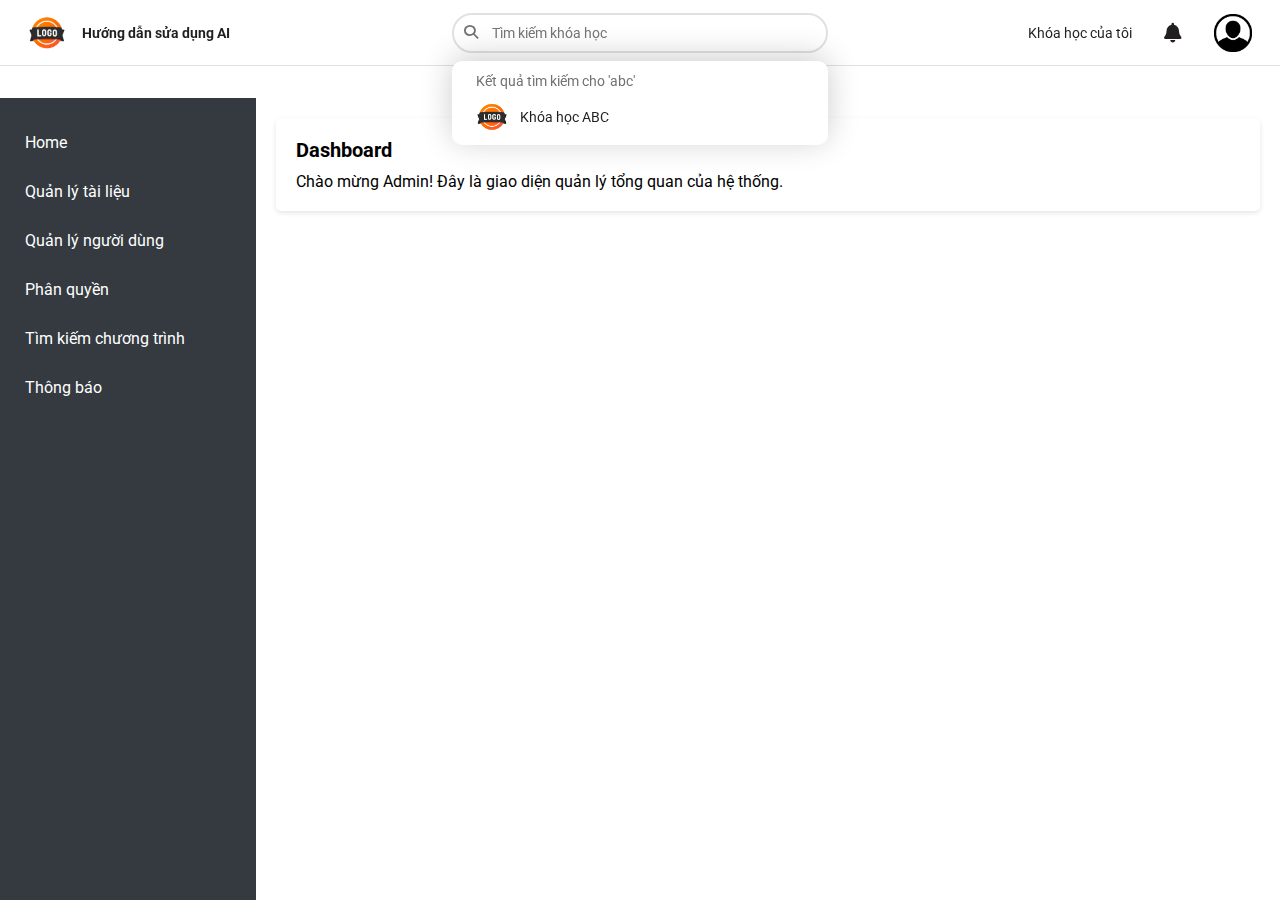
==== src/index.html @ 73615981 "fist" ====
<!DOCTYPE html>
<html lang="en">
<head>
    <meta charset="UTF-8">
    <meta name="viewport" content="width=device-width, initial-scale=1.0">
    <title>Learning Management System</title>

    <!-- link font -->
    <link rel="preconnect" href="https://fonts.googleapis.com">
    <link rel="preconnect" href="https://fonts.gstatic.com" crossorigin>
    <link href="https://fonts.googleapis.com/css2?family=Roboto:ital,wght@0,100;0,300;0,400;0,500;0,700;0,900;1,100;1,300;1,400;1,500;1,700;1,900&display=swap" rel="stylesheet">

    <link rel="stylesheet" href="https://cdnjs.cloudflare.com/ajax/libs/font-awesome/6.5.1/css/all.min.css">
    <link rel="stylesheet" href="./assets/css/base.css">
    <link rel="stylesheet" href="./assets/css/style.css">
</head>
<body>
    <header>
        <div class="header__left">
            <img src="./assets/img/logo.png" alt="logo">
            <h1>Hướng dẫn sửa dụng AI</h1>
        </div>
        <div class="header__center">
            <div class="header__search">
                <i class="fa-solid fa-magnifying-glass"></i>
                <input type="text" name="" id="" placeholder="Tìm kiếm khóa học" aria-expanded="false">
                <div class="header__searchResults">
                    <p>Kết quả tìm kiếm cho 'abc'</p>
                    <a href="#" class="header__searchResults--item">
                        <img src="./assets/img/logo.png" alt="">
                        <p>Khóa học ABC</p>
                    </a>
                </div>
            </div>
        </div>
        <div class="header__right">
            <div class="header__btnMyCourse">
                <button class="cursor-pointer">Khóa học của tôi</button>
            </div>
            <div class="header__noti"><i class="fa-solid fa-bell cursor-pointer"></i></div>
            <div class="header__avt"><img class="cursor-pointer" src="./assets/img/avt.png" alt=""></div>
        </div>
    </header>

    <div class="container">
        <!-- sidebar -->
        <div class="sidebar">
            <a href="#">Home</a>
            <a href="#">Quản lý tài liệu</a>
            <a href="#">Quản lý người dùng</a>
            <a href="#">Phân quyền</a>
            <a href="#">Tìm kiếm chương trình</a>
            <a href="#">Thông báo</a>
        </div>

        <!-- main content -->
        <div class="content">
            <!-- User -->
            <!-- <div class="content__user">
                <div class="content__user--avt">
                    <img src="./assets/img/avt.png" alt="User Avatar">
                </div>
                <p class="content__user--info">Nguyễn Văn A</p>
            </div> -->
            <!-- Dashboard Section -->
            <div class="card">
                <h3>Dashboard</h3>
                <p>Chào mừng Admin! Đây là giao diện quản lý tổng quan của hệ thống.</p>
            </div>
        </div>
    </div>
</body>
</html>
---- src/assets/css/base.css ----
:root {
    --header-height: 66px;
    
    --header-color: rgba(255, 255, 255, 0.5);
    --color-bold: #221F20;
    --color-medium: #727272;
    --color-pale: #e1e1e1;
    --color-white: #fff;
}

* {
    padding: 0;
    margin: 0;
    font-family: "Roboto", sans-serif;
    box-sizing: border-box;
    font-size: 62.5%;
}

body {
    user-select: none;
}

.grid {
    width: 1380px;
    /* max-width: 100%; */
    margin: auto;
}

.cursor-pointer {
    cursor: pointer;
}
---- src/assets/css/style.css ----
/* --------------<< HEADER >>------------ */
header {
    width: 100%;
    height: var(--header-height);
    padding: 0 28px;
    color: var(--color-bold);
    border-bottom: 1px solid var(--color-pale);
    position: fixed;
    top: 0;
    left: 0;

    display: flex;
    justify-content: space-between;
}

.header__left {
    display: flex;
    align-items: center;
    width: calc(100% / 3 - 32px);
}

.header__left img {
    width: 38px;
    height: 38px;
}

.header__left h1 {
    font-size: 1.4rem;
    display: inline-block;
    margin-left: 16px;
}

.header__center {
    display: flex;
    align-items: center;
    justify-content: center;
    position: relative;
    width: calc(100% / 3 - 32px);
}

.header__search {
    position: relative;
    width: 400px;
}

.header__search i {
    font-size: 1.4rem;
    color: var(--color-medium);
    padding: 12px 12px 12px;
    position: absolute;
    line-height: 100%;
    left: 0;
    top: 0;
}

.header__search input {
    font-size: 1.4rem;
    width: 100%;
    padding: 10px 20px 10px 38px;
    border-radius: 20px;
    border: 2px solid var(--color-pale);
    outline-color: var(--color-bold);
}

.header__searchResults {
    width: 100%;
    background-color: var(--color-white);
    box-shadow: 0 -4px 32px #0003;
    padding: 12px 24px;
    border-radius: 10px;
    position: absolute;
    top: calc(100% + 8px);
}

.header__searchResults p {
    color: var(--color-medium);
    font-size: 1.4rem;
    word-wrap: break-word;
    width: 100%;
}

.header__searchResults--item {
    margin-top: 12px;
    display: flex;
    justify-content: flex-start;
    align-items: center;
    text-decoration: none;
}

.header__searchResults--item img {
    width: 32px;
    height: 32px;
    border-radius: 50%;
}

.header__searchResults--item p {
    padding-left: 12px;
    width: calc(100% - 32px);
    color: var(--color-bold);
}

.header__right {
    width: calc(100% / 3 - 32px);
    display: flex;
    align-items: center;
    justify-content: flex-end;
}

.header__btnMyCourse {
    padding-right: 32px;
}

.header__btnMyCourse button {
    background-color: var(--color-white);
    color: var(--color-bold);
    font-size: 1.4rem;
    border: none;
}

.header__noti {
    padding-right: 32px;
}

.header__noti i {
    font-size: 2rem;
}

.header__avt {
    width: 38px;
    height: 38px;
}

.header__avt img {
    width: 100%;
    height: 100%;
}

/* --------------<< CONTAINER >>--------------- */
.container {
    margin-top: 98.2px;
}

/* --------------<< NAVIGATION >>------------ */
.sidebar {
    width: 20%;
    background-color: #343a40;
    color: white;
    height: 100vh;
    padding: 15px;
    position: fixed;
}

.sidebar a {
    font-size: 1.6rem;
    color: white;
    text-decoration: none;
    display: block;
    margin: 10px 0;
    padding: 10px;
    border-radius: 5px;
}

.sidebar a:hover {
    background-color: #495057;
}

/* ---------------<< CONTENT >>---------------- */
.content {
    flex: 1;
    padding: 20px;
    margin-left: 20%;
}

.content__user {
    background: white;
    border-radius: 5px;
    box-shadow: 0 2px 5px rgba(0, 0, 0, 0.1);
    padding: 20px;
    display: flex;
    align-items: center;
    position: fixed;
    right: 0;

}

.content__user--avt {
    width: 48px;
    height: 48px;
}

.content__user--avt img {
    width: 100%;
    height: 100%;
    object-fit: cover;
    border-radius: 50%;
}

.content__user--info {
    margin-left: 10px;
    font-size: 1.6rem;
}

.card {
    background: white;
    border-radius: 5px;
    box-shadow: 0 2px 5px rgba(0, 0, 0, 0.1);
    padding: 20px;
    margin-bottom: 20px;
}

.card h3 {
    font-size: 2rem;
    margin: 0 0 10px;
}

.card p {
    font-size: 1.6rem;
}
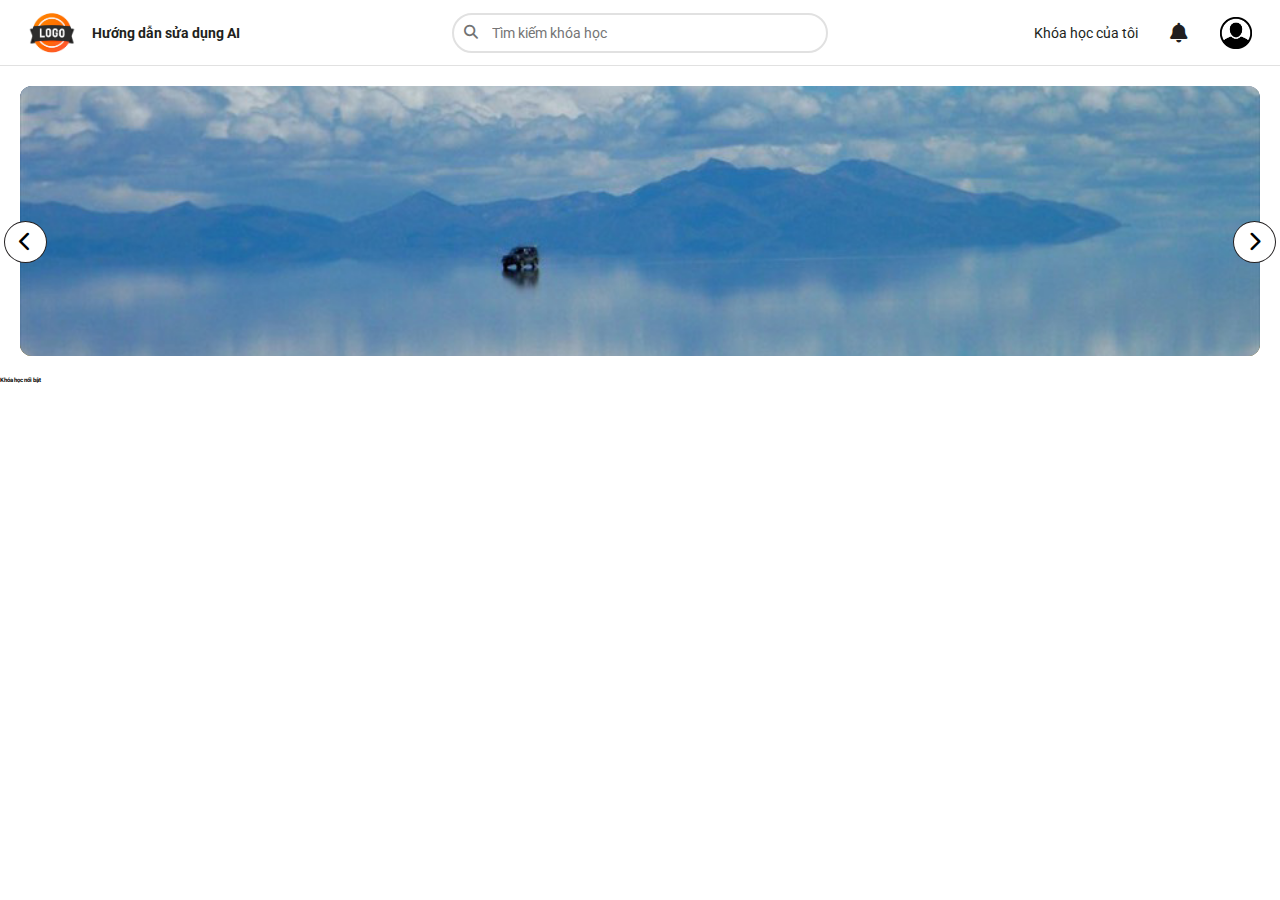
==== commit 51ea93d0: "update" ====
--- a/src/index.html
+++ b/src/index.html
@@ -23,8 +23,8 @@
         <div class="header__center">
             <div class="header__search">
                 <i class="fa-solid fa-magnifying-glass"></i>
-                <input type="text" name="" id="" placeholder="Tìm kiếm khóa học" aria-expanded="false">
-                <div class="header__searchResults">
+                <input type="text" name="" id="search" placeholder="Tìm kiếm khóa học" aria-expanded="false" autocomplete="off">
+                <div class="header__searchResults hidden">
                     <p>Kết quả tìm kiếm cho 'abc'</p>
                     <a href="#" class="header__searchResults--item">
                         <img src="./assets/img/logo.png" alt="">
@@ -34,40 +34,88 @@
             </div>
         </div>
         <div class="header__right">
-            <div class="header__btnMyCourse">
-                <button class="cursor-pointer">Khóa học của tôi</button>
+            <div class="header__course">
+                <button class="header__course--button cursor-pointer" aria-expanded="false">Khóa học của tôi</button>
+                <div class="header__course--list hidden">
+                    <div class="header__right--top">
+                        <h6>Khóa học của tôi</h6>
+                        <a href="#">Xem tất cả</a>
+                    </div>
+                    <div class="header__course--bottom">
+                        <a class="header__course--item cursor-pointer">
+                            <img src="./assets/img/yellow.jpg" alt="course">
+                            <p>Khóa học ABC</p>
+                        </a>
+                        <a class="header__course--item cursor-pointer">
+                            <img src="./assets/img/yellow.jpg" alt="course">
+                            <p>Khóa học ABC</p>
+                        </a>
+                        <a class="header__course--item cursor-pointer">
+                            <img src="./assets/img/yellow.jpg" alt="course">
+                            <p>Khóa học ABC</p>
+                        </a>
+                    </div>
+                </div>
             </div>
-            <div class="header__noti"><i class="fa-solid fa-bell cursor-pointer"></i></div>
-            <div class="header__avt"><img class="cursor-pointer" src="./assets/img/avt.png" alt=""></div>
+            <div class="header__noti">
+                <i class="fa-solid fa-bell cursor-pointer"></i>
+                <div class="header__noti--list hidden">
+                    <div class="header__right--top">
+                        <h6>Thông báo</h6>
+                        <a href="#">Xem tất cả</a>
+                    </div>
+                    <div class="header__noti--bottom">
+                        <a class="header__noti--item cursor-pointer">
+                            <img src="./assets/img/logo.png" alt="course">
+                            <p>Thông báo ABC</p>
+                        </a>
+                    </div>
+                </div>
+            </div>
+            <div class="header__user">
+                <img class="cursor-pointer" src="./assets/img/avt.png" alt="">
+                <div class="header__user--menu hidden">
+                    <div class="header__user--top">
+                        <img class="cursor-pointer" src="./assets/img/avt.png" alt="">
+                        <p>Nguyễn Văn A</p>
+                    </div>
+                    <hr>
+                    <div class="header__user--bottom">
+                        <a href="#">Tài khoản</a>
+                        <a href="#">Quản lý</a>
+                        <a href="#">Đăng xuất</a>
+                    </div>
+                </div>
+            </div>
         </div>
     </header>
 
+    <!-- CONTAINER -->
     <div class="container">
-        <!-- sidebar -->
-        <div class="sidebar">
-            <a href="#">Home</a>
-            <a href="#">Quản lý tài liệu</a>
-            <a href="#">Quản lý người dùng</a>
-            <a href="#">Phân quyền</a>
-            <a href="#">Tìm kiếm chương trình</a>
-            <a href="#">Thông báo</a>
+        <!-- SLIDER -->
+        <div class="slider">
+            <i class="fa-solid fa-chevron-left slider__arrow slider__arrowLeft"></i>
+            <i class="fa-solid fa-chevron-right slider__arrow slider__arrowRight"></i>
+            <div class="slider__list">
+                <a href="1">
+                    <img src="./assets/img/slider_1.jpg" alt="">
+                </a>
+                <a href="2">
+                    <img src="./assets/img/slider_2.jpg" alt="">
+                </a>
+                <a href="3">
+                    <img src="./assets/img/slider_3.jpg" alt="">
+                </a>
+            </div>
         </div>
 
-        <!-- main content -->
-        <div class="content">
-            <!-- User -->
-            <!-- <div class="content__user">
-                <div class="content__user--avt">
-                    <img src="./assets/img/avt.png" alt="User Avatar">
-                </div>
-                <p class="content__user--info">Nguyễn Văn A</p>
-            </div> -->
-            <!-- Dashboard Section -->
-            <div class="card">
-                <h3>Dashboard</h3>
-                <p>Chào mừng Admin! Đây là giao diện quản lý tổng quan của hệ thống.</p>
-            </div>
+        <!-- LIST COURSE -->
+        <div class="listCourse">
+            <h2>Khóa học nổi bật</h2>
+            <div class="course__item"></div>
         </div>
     </div>
+
+    <script src="./assets/js/index.js"></script>
 </body>
 </html>--- a/src/assets/css/base.css
+++ b/src/assets/css/base.css
@@ -1,11 +1,15 @@
 :root {
     --header-height: 66px;
+    --slider-height: 270px;
     
     --header-color: rgba(255, 255, 255, 0.5);
     --color-bold: #221F20;
     --color-medium: #727272;
     --color-pale: #e1e1e1;
     --color-white: #fff;
+    --color-link: #007BFF;
+
+    --font-size-base: 1.4rem;
 }
 
 * {
@@ -28,4 +32,24 @@
 
 .cursor-pointer {
     cursor: pointer;
+}
+
+.hidden {
+    top: calc(100%);
+    opacity: 0;
+    visibility: hidden;
+}
+
+.show {
+    top: calc(100% + 8px);
+    opacity: 1;
+    visibility:inherit;
+
+}
+
+hr {
+    background-color: var(--color-pale);
+    height: 1px;        
+    border: none;     
+    margin: 20px 0;
 }--- a/src/assets/css/style.css
+++ b/src/assets/css/style.css
@@ -11,6 +11,9 @@
 
     display: flex;
     justify-content: space-between;
+
+    z-index: 999;
+    background-color: var(--color-white);
 }
 
 .header__left {
@@ -20,12 +23,12 @@
 }
 
 .header__left img {
-    width: 38px;
-    height: 38px;
+    width: 48px;
+    height: 48px;
 }
 
 .header__left h1 {
-    font-size: 1.4rem;
+    font-size: var(--font-size-base);
     display: inline-block;
     margin-left: 16px;
 }
@@ -44,7 +47,7 @@
 }
 
 .header__search i {
-    font-size: 1.4rem;
+    font-size: var(--font-size-base);
     color: var(--color-medium);
     padding: 12px 12px 12px;
     position: absolute;
@@ -54,7 +57,7 @@
 }
 
 .header__search input {
-    font-size: 1.4rem;
+    font-size: var(--font-size-base);
     width: 100%;
     padding: 10px 20px 10px 38px;
     border-radius: 20px;
@@ -69,12 +72,12 @@
     padding: 12px 24px;
     border-radius: 10px;
     position: absolute;
-    top: calc(100% + 8px);
+    transition: all ease .3s;
 }
 
 .header__searchResults p {
     color: var(--color-medium);
-    font-size: 1.4rem;
+    font-size: var(--font-size-base);
     word-wrap: break-word;
     width: 100%;
 }
@@ -106,113 +109,226 @@
     justify-content: flex-end;
 }
 
-.header__btnMyCourse {
+.header__course {
     padding-right: 32px;
-}
-
-.header__btnMyCourse button {
+    position: relative;
+}
+
+.header__course--button {
     background-color: var(--color-white);
     color: var(--color-bold);
-    font-size: 1.4rem;
+    font-size: var(--font-size-base);
     border: none;
+}
+
+.header__course--list {
+    position: absolute;
+    width: 380px;
+    right: 0;
+    background-color: var(--color-white);
+    padding: 20px;
+    box-shadow: 0 2px 5px rgba(0, 0, 0, 0.1);
+    transition: all ease .3s;
+    border-radius: 12px;
+}
+
+.header__right--top {
+    display: flex;
+    justify-content: space-between;
+    align-items: center;
+    margin-bottom: 20px;
+}
+
+.header__right--top h6 {
+    font-size: var(--font-size-base);
+}
+
+.header__right--top a {
+    font-size: var(--font-size-base);
+    text-decoration: none;
+    color: var(--color-link);
+}
+
+.header__course--item {
+    display: flex;
+    justify-content: flex-start;
+    align-items: center;
+    padding: 8px 12px;
+    transition: all ease .3s;
+    border-radius: 12px;
+}
+
+.header__course--item:hover {
+    background-color: var(--color-pale);
+
+}
+
+.header__course--item img {
+    width: 120px;
+    min-height: 67px;
+    border-radius: 12px;
+}
+
+.header__course--item p {
+    font-size: var(--font-size-base);
+    word-wrap: break-word;
+    padding-left: 12px;
+    width: calc(100% - 120px);
 }
 
 .header__noti {
     padding-right: 32px;
+    position: relative;
 }
 
 .header__noti i {
     font-size: 2rem;
 }
 
-.header__avt {
-    width: 38px;
-    height: 38px;
-}
-
-.header__avt img {
+.header__noti--list {
+    position: absolute;
+    width: 380px;
+    right: 0;
+    background-color: var(--color-white);
+    padding: 20px;
+    box-shadow: 0 2px 5px rgba(0, 0, 0, 0.1);
+    transition: all ease .3s;
+    border-radius: 12px;
+}
+
+.header__noti--item {
+    display: flex;
+    justify-content: flex-start;
+    align-items: center;
+    padding: 8px 12px;
+    transition: all ease .3s;
+    border-radius: 12px;
+}
+
+.header__noti--item:hover {
+    background-color: var(--color-pale);
+
+}
+
+.header__noti--item img {
+    width: 32px;
+    height: 32px;
+    border-radius: 50%;
+}
+
+.header__noti--item p {
+    font-size: var(--font-size-base);
+    word-wrap: break-word;
+    padding-left: 12px;
+    width: calc(100% - 120px);
+}
+
+.header__user {
+    width: 32px;
+    height: 32px;
+    position: relative;
+}
+
+.header__user img {
     width: 100%;
     height: 100%;
 }
 
-/* --------------<< CONTAINER >>--------------- */
-.container {
-    margin-top: 98.2px;
-}
-
-/* --------------<< NAVIGATION >>------------ */
-.sidebar {
-    width: 20%;
-    background-color: #343a40;
-    color: white;
-    height: 100vh;
-    padding: 15px;
-    position: fixed;
-}
-
-.sidebar a {
-    font-size: 1.6rem;
-    color: white;
+.header__user--menu {
+    min-width: 240px;
+    position: absolute;
+    right: 0;
+    background-color: var(--color-white);
+    padding: 20px 24px;
+    box-shadow: 0 2px 5px rgba(0, 0, 0, 0.1);
+    transition: all ease .3s;
+    border-radius: 12px;
+}
+
+.header__user--top {
+    display: flex;
+    align-items: center;
+    justify-self: flex-start;
+}
+
+.header__user--top img {
+    width: 48px;
+    height: 48px;
+    border-radius: 50%;
+}
+
+.header__user--top p {
+    font-size: 1.4rem;
+    padding-left: 20px;
+}
+
+.header__user--bottom a {
+    font-size: 1.4rem;
     text-decoration: none;
     display: block;
-    margin: 10px 0;
-    padding: 10px;
-    border-radius: 5px;
-}
-
-.sidebar a:hover {
-    background-color: #495057;
-}
-
-/* ---------------<< CONTENT >>---------------- */
-.content {
-    flex: 1;
+    color: var(--color-medium);
+    margin-bottom: 12px;
+}
+
+.header__user--bottom a:hover {
+    color: var(--color-bold);
+}
+
+/* -------------------------<< container >>------------------------------ */
+.container {
+    margin-top: calc(66px + 20px);
+    width: 100%;
+    /* box-sizing: border-box; */
+}
+
+/* -------------------------<< slider >>------------------------------ */
+.slider {
+    position: relative;
+    width: 100%;
+    height: var(--slider-height);
     padding: 20px;
-    margin-left: 20%;
-}
-
-.content__user {
-    background: white;
-    border-radius: 5px;
-    box-shadow: 0 2px 5px rgba(0, 0, 0, 0.1);
-    padding: 20px;
-    display: flex;
-    align-items: center;
-    position: fixed;
-    right: 0;
-
-}
-
-.content__user--avt {
-    width: 48px;
-    height: 48px;
-}
-
-.content__user--avt img {
+    margin-bottom: 20px;
+}
+
+.slider__arrowLeft {
+    left: 4px;
+}
+
+.slider__arrowRight {
+    right: 4px;
+}
+
+.slider__arrow {
+    transition: all ease .3s;
+    position: absolute;
+    top: 50%;
+    z-index: 100;
+    background-color: var(--color-white);
+    padding: 10px 14px;
+    border-radius: 50%;
+    border: 1px solid var(--color-bold);
+    font-size: 2rem;
+    cursor: pointer;
+}
+
+.slider__arrow:hover {
+    background-color: var(--color-pale);
+}
+
+.slider__list {
+    height: var(--slider-height);
+    width: calc(100% - 40px);
+    position: absolute;
+    top: 0;
+    left: 20px;
+    overflow: hidden;
+    border-radius: 12px;
+}
+
+.slider__list img {
     width: 100%;
     height: 100%;
     object-fit: cover;
-    border-radius: 50%;
-}
-
-.content__user--info {
-    margin-left: 10px;
-    font-size: 1.6rem;
-}
-
-.card {
-    background: white;
-    border-radius: 5px;
-    box-shadow: 0 2px 5px rgba(0, 0, 0, 0.1);
-    padding: 20px;
-    margin-bottom: 20px;
-}
-
-.card h3 {
-    font-size: 2rem;
-    margin: 0 0 10px;
-}
-
-.card p {
-    font-size: 1.6rem;
+    position: absolute;
+    top: 0;
 }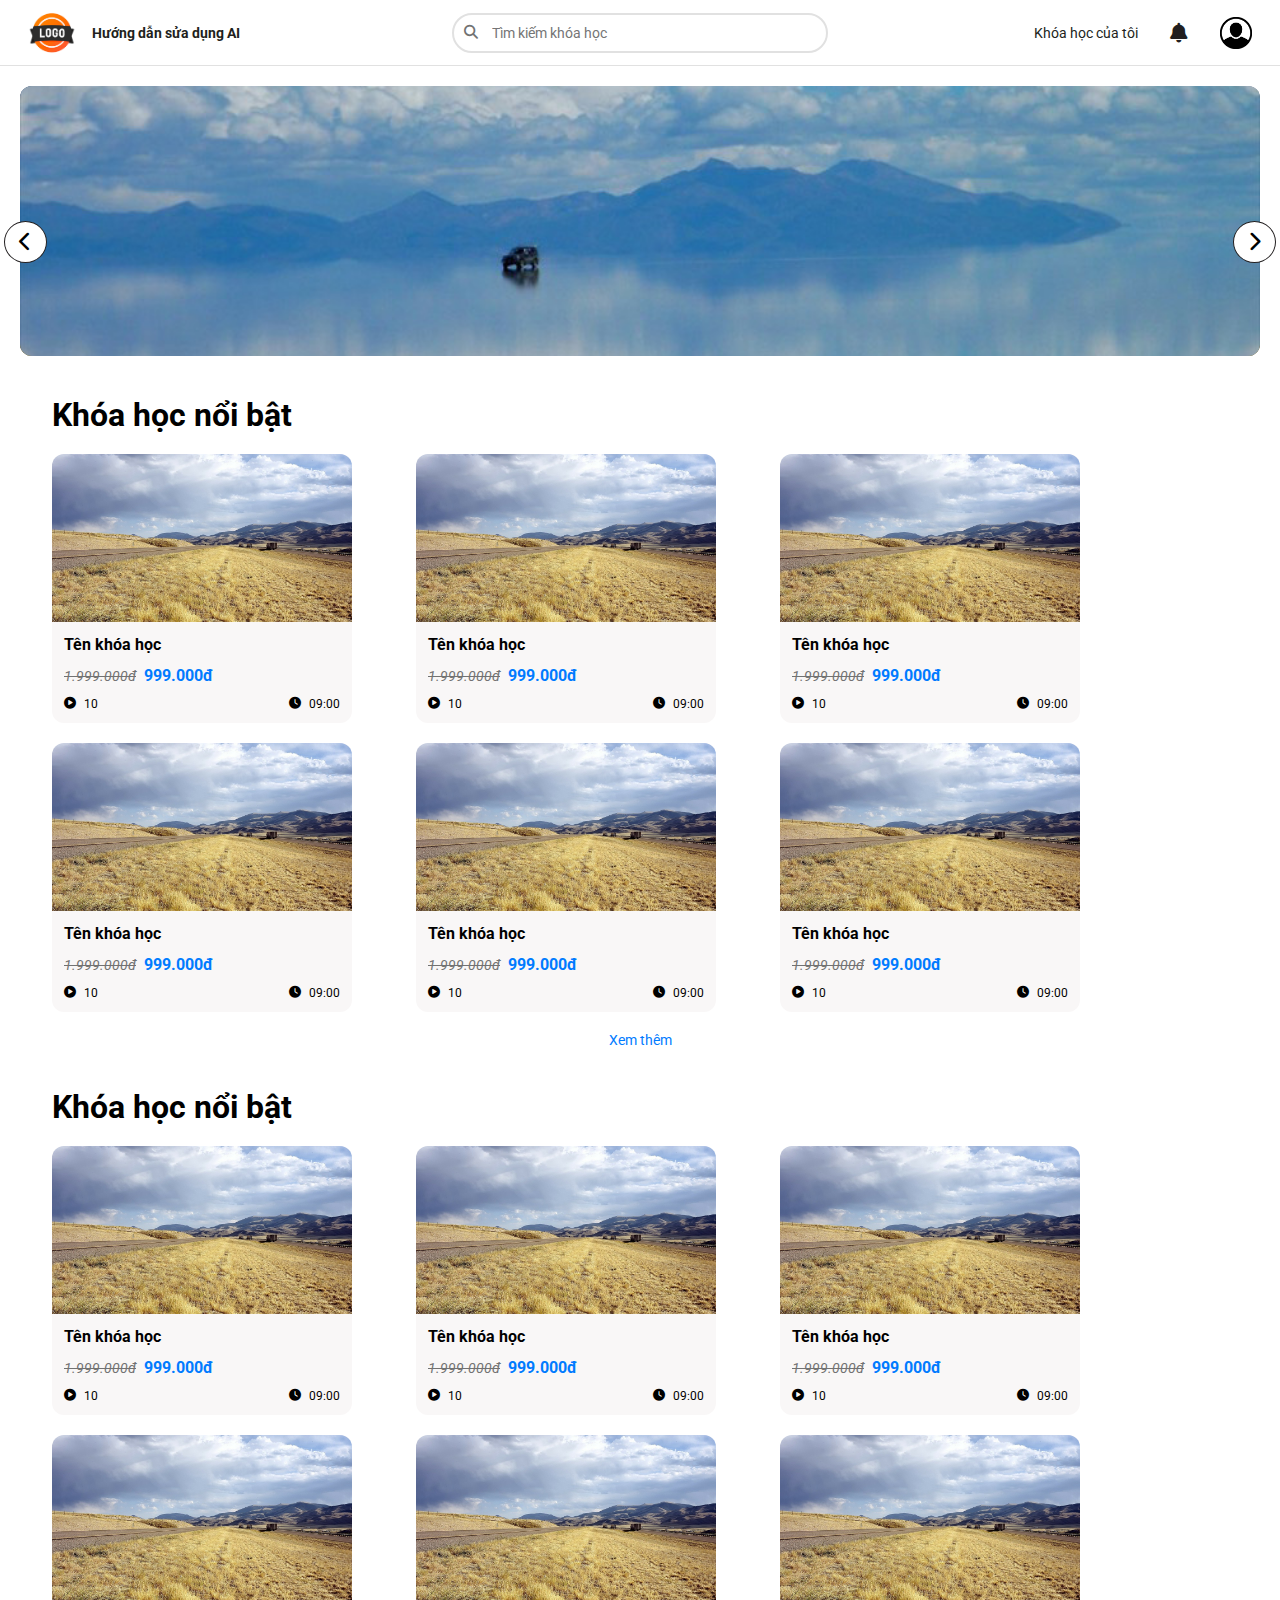
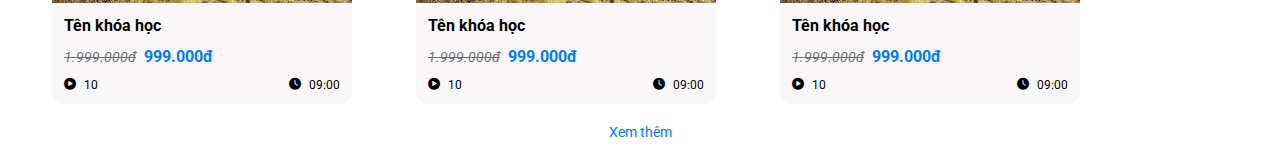
==== commit de08ae8f: "update" ====
--- a/src/index.html
+++ b/src/index.html
@@ -112,7 +112,267 @@
         <!-- LIST COURSE -->
         <div class="listCourse">
             <h2>Khóa học nổi bật</h2>
-            <div class="course__item"></div>
+            <div class="course__list">
+                <div class="course__item">
+                    <a href="#"><img src="./assets/img/slider_1.jpg" alt=""></a>
+                    <div class="course__content">
+                        <h3>Tên khóa học</h3>
+                        <div class="course__price">
+                            <p class="course__price--old">1.999.000đ</p>
+                            <p class="course__price--new">999.000đ</p>
+                            <!-- <p class="course__price--old">Miễn phí</p> -->
+                        </div>
+                        <div class="course__bottom">
+                            <div>
+                                <i class="fa-solid fa-circle-play"></i>
+                                <p>10</p>
+                            </div>
+                            <div>
+                                <i class="fa-solid fa-clock"></i>
+                                <p>09:00</p>
+                            </div>
+                        </div>
+                    </div>
+                </div>
+                <div class="course__item">
+                    <a href="#"><img src="./assets/img/slider_1.jpg" alt=""></a>
+                    <div class="course__content">
+                        <h3>Tên khóa học</h3>
+                        <div class="course__price">
+                            <p class="course__price--old">1.999.000đ</p>
+                            <p class="course__price--new">999.000đ</p>
+                            <!-- <p class="course__price--old">Miễn phí</p> -->
+                        </div>
+                        <div class="course__bottom">
+                            <div>
+                                <i class="fa-solid fa-circle-play"></i>
+                                <p>10</p>
+                            </div>
+                            <div>
+                                <i class="fa-solid fa-clock"></i>
+                                <p>09:00</p>
+                            </div>
+                        </div>
+                    </div>
+                </div>
+                <div class="course__item">
+                    <a href="#"><img src="./assets/img/slider_1.jpg" alt=""></a>
+                    <div class="course__content">
+                        <h3>Tên khóa học</h3>
+                        <div class="course__price">
+                            <p class="course__price--old">1.999.000đ</p>
+                            <p class="course__price--new">999.000đ</p>
+                            <!-- <p class="course__price--old">Miễn phí</p> -->
+                        </div>
+                        <div class="course__bottom">
+                            <div>
+                                <i class="fa-solid fa-circle-play"></i>
+                                <p>10</p>
+                            </div>
+                            <div>
+                                <i class="fa-solid fa-clock"></i>
+                                <p>09:00</p>
+                            </div>
+                        </div>
+                    </div>
+                </div>
+                <div class="course__item">
+                    <a href="#"><img src="./assets/img/slider_1.jpg" alt=""></a>
+                    <div class="course__content">
+                        <h3>Tên khóa học</h3>
+                        <div class="course__price">
+                            <p class="course__price--old">1.999.000đ</p>
+                            <p class="course__price--new">999.000đ</p>
+                            <!-- <p class="course__price--old">Miễn phí</p> -->
+                        </div>
+                        <div class="course__bottom">
+                            <div>
+                                <i class="fa-solid fa-circle-play"></i>
+                                <p>10</p>
+                            </div>
+                            <div>
+                                <i class="fa-solid fa-clock"></i>
+                                <p>09:00</p>
+                            </div>
+                        </div>
+                    </div>
+                </div>
+                <div class="course__item">
+                    <a href="#"><img src="./assets/img/slider_1.jpg" alt=""></a>
+                    <div class="course__content">
+                        <h3>Tên khóa học</h3>
+                        <div class="course__price">
+                            <p class="course__price--old">1.999.000đ</p>
+                            <p class="course__price--new">999.000đ</p>
+                            <!-- <p class="course__price--old">Miễn phí</p> -->
+                        </div>
+                        <div class="course__bottom">
+                            <div>
+                                <i class="fa-solid fa-circle-play"></i>
+                                <p>10</p>
+                            </div>
+                            <div>
+                                <i class="fa-solid fa-clock"></i>
+                                <p>09:00</p>
+                            </div>
+                        </div>
+                    </div>
+                </div>
+                <div class="course__item">
+                    <a href="#"><img src="./assets/img/slider_1.jpg" alt=""></a>
+                    <div class="course__content">
+                        <h3>Tên khóa học</h3>
+                        <div class="course__price">
+                            <p class="course__price--old">1.999.000đ</p>
+                            <p class="course__price--new">999.000đ</p>
+                            <!-- <p class="course__price--old">Miễn phí</p> -->
+                        </div>
+                        <div class="course__bottom">
+                            <div>
+                                <i class="fa-solid fa-circle-play"></i>
+                                <p>10</p>
+                            </div>
+                            <div>
+                                <i class="fa-solid fa-clock"></i>
+                                <p>09:00</p>
+                            </div>
+                        </div>
+                    </div>
+                </div>
+            </div>
+            <div class="course__more"><a href="#">Xem thêm</a></div>
+        </div>
+        <div class="listCourse">
+            <h2>Khóa học nổi bật</h2>
+            <div class="course__list">
+                <div class="course__item">
+                    <a href="#"><img src="./assets/img/slider_1.jpg" alt=""></a>
+                    <div class="course__content">
+                        <h3>Tên khóa học</h3>
+                        <div class="course__price">
+                            <p class="course__price--old">1.999.000đ</p>
+                            <p class="course__price--new">999.000đ</p>
+                            <!-- <p class="course__price--old">Miễn phí</p> -->
+                        </div>
+                        <div class="course__bottom">
+                            <div>
+                                <i class="fa-solid fa-circle-play"></i>
+                                <p>10</p>
+                            </div>
+                            <div>
+                                <i class="fa-solid fa-clock"></i>
+                                <p>09:00</p>
+                            </div>
+                        </div>
+                    </div>
+                </div>
+                <div class="course__item">
+                    <a href="#"><img src="./assets/img/slider_1.jpg" alt=""></a>
+                    <div class="course__content">
+                        <h3>Tên khóa học</h3>
+                        <div class="course__price">
+                            <p class="course__price--old">1.999.000đ</p>
+                            <p class="course__price--new">999.000đ</p>
+                            <!-- <p class="course__price--old">Miễn phí</p> -->
+                        </div>
+                        <div class="course__bottom">
+                            <div>
+                                <i class="fa-solid fa-circle-play"></i>
+                                <p>10</p>
+                            </div>
+                            <div>
+                                <i class="fa-solid fa-clock"></i>
+                                <p>09:00</p>
+                            </div>
+                        </div>
+                    </div>
+                </div>
+                <div class="course__item">
+                    <a href="#"><img src="./assets/img/slider_1.jpg" alt=""></a>
+                    <div class="course__content">
+                        <h3>Tên khóa học</h3>
+                        <div class="course__price">
+                            <p class="course__price--old">1.999.000đ</p>
+                            <p class="course__price--new">999.000đ</p>
+                            <!-- <p class="course__price--old">Miễn phí</p> -->
+                        </div>
+                        <div class="course__bottom">
+                            <div>
+                                <i class="fa-solid fa-circle-play"></i>
+                                <p>10</p>
+                            </div>
+                            <div>
+                                <i class="fa-solid fa-clock"></i>
+                                <p>09:00</p>
+                            </div>
+                        </div>
+                    </div>
+                </div>
+                <div class="course__item">
+                    <a href="#"><img src="./assets/img/slider_1.jpg" alt=""></a>
+                    <div class="course__content">
+                        <h3>Tên khóa học</h3>
+                        <div class="course__price">
+                            <p class="course__price--old">1.999.000đ</p>
+                            <p class="course__price--new">999.000đ</p>
+                            <!-- <p class="course__price--old">Miễn phí</p> -->
+                        </div>
+                        <div class="course__bottom">
+                            <div>
+                                <i class="fa-solid fa-circle-play"></i>
+                                <p>10</p>
+                            </div>
+                            <div>
+                                <i class="fa-solid fa-clock"></i>
+                                <p>09:00</p>
+                            </div>
+                        </div>
+                    </div>
+                </div>
+                <div class="course__item">
+                    <a href="#"><img src="./assets/img/slider_1.jpg" alt=""></a>
+                    <div class="course__content">
+                        <h3>Tên khóa học</h3>
+                        <div class="course__price">
+                            <p class="course__price--old">1.999.000đ</p>
+                            <p class="course__price--new">999.000đ</p>
+                            <!-- <p class="course__price--old">Miễn phí</p> -->
+                        </div>
+                        <div class="course__bottom">
+                            <div>
+                                <i class="fa-solid fa-circle-play"></i>
+                                <p>10</p>
+                            </div>
+                            <div>
+                                <i class="fa-solid fa-clock"></i>
+                                <p>09:00</p>
+                            </div>
+                        </div>
+                    </div>
+                </div>
+                <div class="course__item">
+                    <a href="#"><img src="./assets/img/slider_1.jpg" alt=""></a>
+                    <div class="course__content">
+                        <h3>Tên khóa học</h3>
+                        <div class="course__price">
+                            <p class="course__price--old">1.999.000đ</p>
+                            <p class="course__price--new">999.000đ</p>
+                            <!-- <p class="course__price--old">Miễn phí</p> -->
+                        </div>
+                        <div class="course__bottom">
+                            <div>
+                                <i class="fa-solid fa-circle-play"></i>
+                                <p>10</p>
+                            </div>
+                            <div>
+                                <i class="fa-solid fa-clock"></i>
+                                <p>09:00</p>
+                            </div>
+                        </div>
+                    </div>
+                </div>
+            </div>
+            <div class="course__more"><a href="#">Xem thêm</a></div>
         </div>
     </div>
 
--- a/src/assets/css/base.css
+++ b/src/assets/css/base.css
@@ -8,6 +8,8 @@
     --color-pale: #e1e1e1;
     --color-white: #fff;
     --color-link: #007BFF;
+    --color-bgr-pale: #f9f7f7;
+    --color-primary: #007BFF;
 
     --font-size-base: 1.4rem;
 }
--- a/src/assets/css/style.css
+++ b/src/assets/css/style.css
@@ -331,4 +331,104 @@
     object-fit: cover;
     position: absolute;
     top: 0;
+}
+
+/* -------------------------<< list course >>------------------------------ */
+.listCourse {
+    padding: 20px;
+}
+
+.listCourse h2 {
+    font-size: 3.2rem;
+    margin-bottom: 20px;
+    margin-left: 32px;
+}
+
+.course__list {
+    display: flex;
+    flex-wrap: wrap;
+    justify-content: flex-start;
+}
+
+.course__item {
+    width: 300px;
+    border-radius: 12px;
+    overflow: hidden;
+    margin: 0 32px 20px;
+    background-color: var(--color-bgr-pale);
+    transition: all ease .3s;
+}
+
+.course__item:hover {
+    transform: translateY(-4px);
+    box-shadow: 0 4px 8px #0000001a;
+}
+
+.course__item img {
+    width: 100%;
+    height: 168px;
+    object-fit: cover;
+}
+
+.course__content {
+    padding: 12px;
+    
+}
+
+.course__content h3 {
+    font-size: 1.6rem;
+    margin-bottom: 12px;
+    word-wrap: break-word;
+    width: calc(100%  24px);
+}
+
+.course__price {
+    display: flex;
+    align-items: center;
+    justify-content: flex-start;
+    margin-bottom: 12px;
+}
+
+.course__price--old {
+    color: var(--color-medium);
+    text-decoration: line-through;
+    font-size: 1.4rem;
+    margin-right: 8px;
+    font-style: italic;
+}
+
+.course__price--new {
+    color: var(--color-primary);
+    font-size: 1.6rem;
+    font-weight: bold;
+}
+
+.course__bottom {
+    display: flex;
+    align-items: center;
+    justify-content: space-between;
+}
+
+.course__bottom div {
+    display: flex;
+}
+
+.course__bottom div i {
+    margin-right: 8px;
+}
+
+.course__bottom div i,
+.course__bottom div p {
+    font-size: 1.2rem;
+}
+
+.course__more {
+    width: 100%;
+    text-align: center;
+}
+
+.course__more a {
+    font-size: 1.4rem;
+    color: var(--color-primary);
+    text-decoration: none;  
 }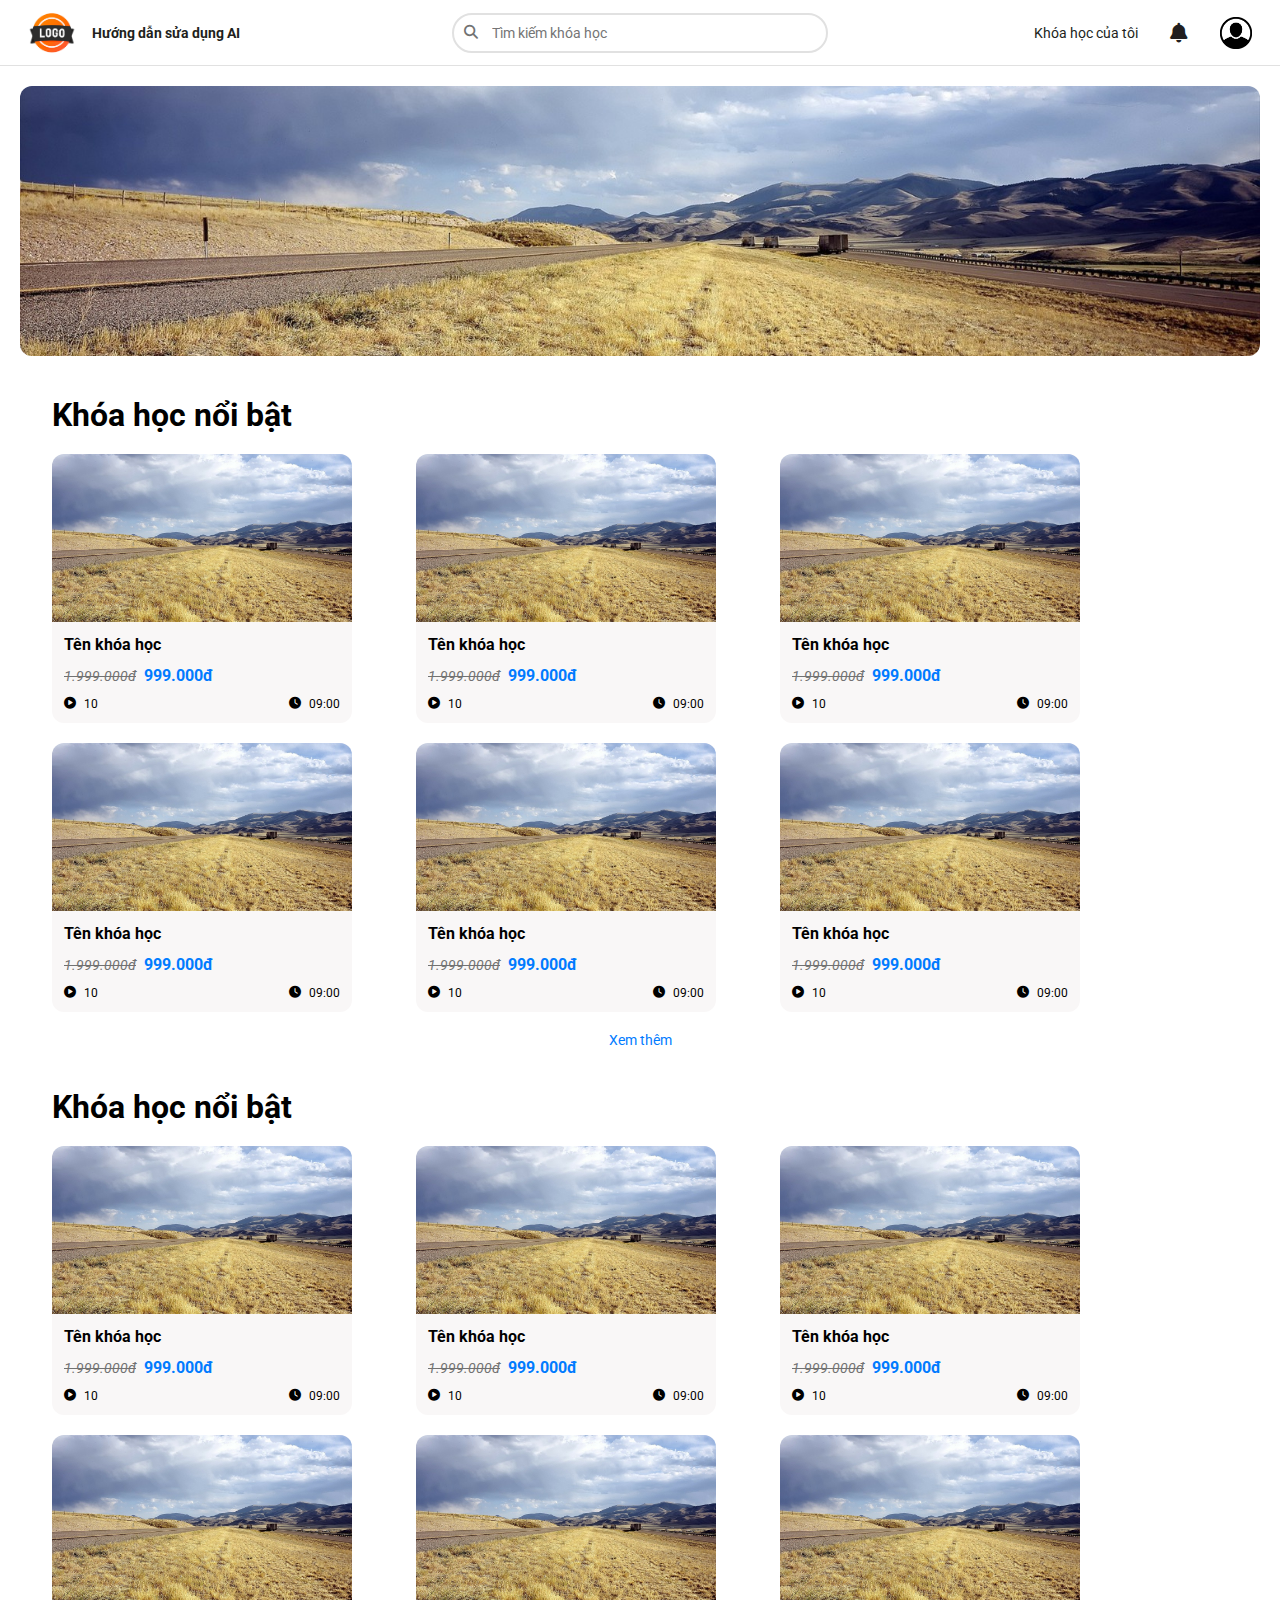
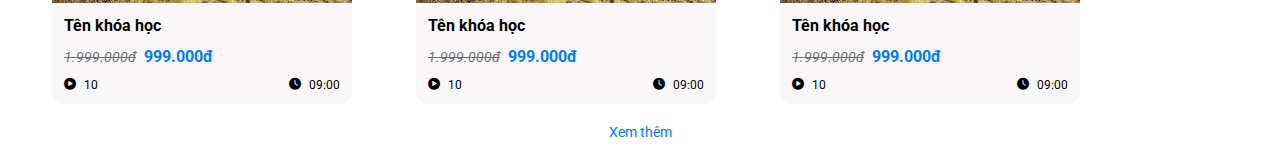
==== commit c9123976: "update" ====
--- a/src/index.html
+++ b/src/index.html
@@ -94,8 +94,8 @@
     <div class="container">
         <!-- SLIDER -->
         <div class="slider">
-            <i class="fa-solid fa-chevron-left slider__arrow slider__arrowLeft"></i>
-            <i class="fa-solid fa-chevron-right slider__arrow slider__arrowRight"></i>
+            <!-- <i class="fa-solid fa-chevron-left slider__arrow slider__arrowLeft"></i>
+            <i class="fa-solid fa-chevron-right slider__arrow slider__arrowRight"></i> -->
             <div class="slider__list">
                 <a href="1">
                     <img src="./assets/img/slider_1.jpg" alt="">
@@ -376,6 +376,9 @@
         </div>
     </div>
 
+    <footer></footer>
+
     <script src="./assets/js/index.js"></script>
+    <script src="./assets/js/header.js"></script>
 </body>
 </html>--- a/src/assets/css/style.css
+++ b/src/assets/css/style.css
@@ -27,10 +27,13 @@
     height: 48px;
 }
 
-.header__left h1 {
+.header__left h1,
+.header__left a {
     font-size: var(--font-size-base);
     display: inline-block;
     margin-left: 16px;
+    text-decoration: none;
+    color: var(--color-bold);
 }
 
 .header__center {
@@ -331,6 +334,7 @@
     object-fit: cover;
     position: absolute;
     top: 0;
+    transition: all ease .3s;
 }
 
 /* -------------------------<< list course >>------------------------------ */
@@ -431,4 +435,31 @@
     font-size: 1.4rem;
     color: var(--color-primary);
     text-decoration: none;  
+}
+
+/* -------------------------------------<< COURSE >>------------------------------------------- */
+.container-course {
+    margin-top: var(--header-height);
+    display: flex;
+    padding: 32px;
+}
+
+.course__left {
+    width: 75%;
+}
+
+.course__info h1 {
+    font-size: 3.2rem;
+    margin-bottom: 16px;
+}
+
+.course__info p {
+    font-size: 1.4rem;
+    color: #000c;
+}
+
+.course__right {
+    width: 25%;
+    height: 100px;
+    background-color: red;
 }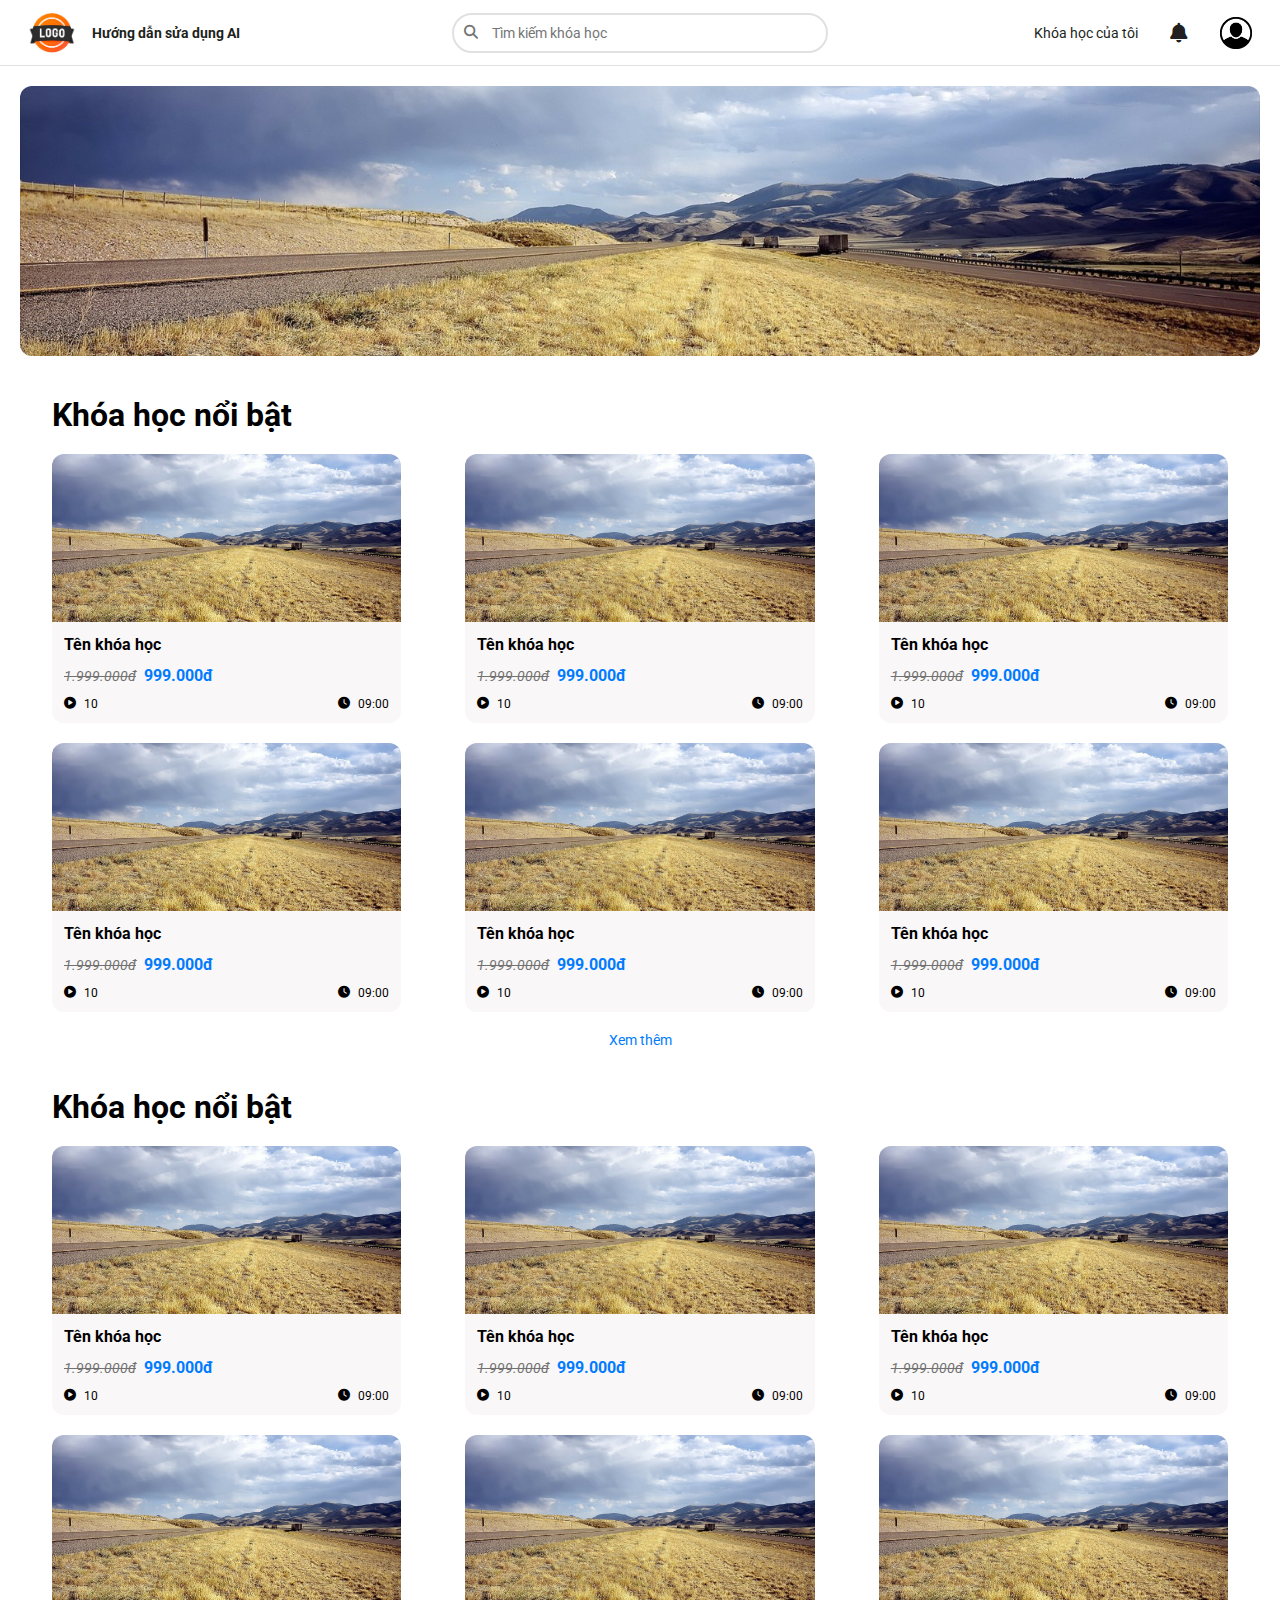
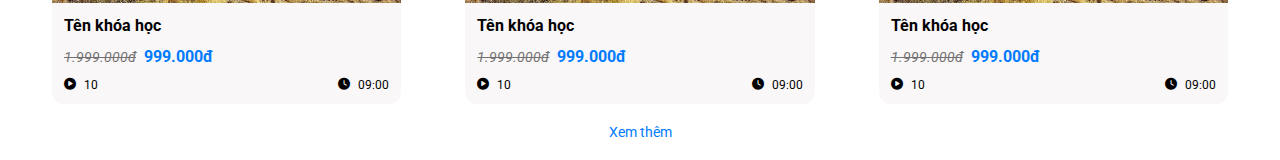
==== commit 69677e9c: "update" ====
--- a/src/index.html
+++ b/src/index.html
@@ -13,6 +13,8 @@
     <link rel="stylesheet" href="https://cdnjs.cloudflare.com/ajax/libs/font-awesome/6.5.1/css/all.min.css">
     <link rel="stylesheet" href="./assets/css/base.css">
     <link rel="stylesheet" href="./assets/css/style.css">
+    <link rel="stylesheet" href="./assets/css/header.css">
+    <link rel="stylesheet" href="./assets/responsive/indexResponsive.css">
 </head>
 <body>
     <header>
--- a/src/assets/css/base.css
+++ b/src/assets/css/base.css
@@ -6,6 +6,7 @@
     --color-bold: #221F20;
     --color-medium: #727272;
     --color-pale: #e1e1e1;
+    --color-super-pale: rgb(247, 248, 250);
     --color-white: #fff;
     --color-link: #007BFF;
     --color-bgr-pale: #f9f7f7;
@@ -36,19 +37,6 @@
     cursor: pointer;
 }
 
-.hidden {
-    top: calc(100%);
-    opacity: 0;
-    visibility: hidden;
-}
-
-.show {
-    top: calc(100% + 8px);
-    opacity: 1;
-    visibility:inherit;
-
-}
-
 hr {
     background-color: var(--color-pale);
     height: 1px;        
--- a/src/assets/css/style.css
+++ b/src/assets/css/style.css
@@ -1,282 +1,3 @@
-/* --------------<< HEADER >>------------ */
-header {
-    width: 100%;
-    height: var(--header-height);
-    padding: 0 28px;
-    color: var(--color-bold);
-    border-bottom: 1px solid var(--color-pale);
-    position: fixed;
-    top: 0;
-    left: 0;
-
-    display: flex;
-    justify-content: space-between;
-
-    z-index: 999;
-    background-color: var(--color-white);
-}
-
-.header__left {
-    display: flex;
-    align-items: center;
-    width: calc(100% / 3 - 32px);
-}
-
-.header__left img {
-    width: 48px;
-    height: 48px;
-}
-
-.header__left h1,
-.header__left a {
-    font-size: var(--font-size-base);
-    display: inline-block;
-    margin-left: 16px;
-    text-decoration: none;
-    color: var(--color-bold);
-}
-
-.header__center {
-    display: flex;
-    align-items: center;
-    justify-content: center;
-    position: relative;
-    width: calc(100% / 3 - 32px);
-}
-
-.header__search {
-    position: relative;
-    width: 400px;
-}
-
-.header__search i {
-    font-size: var(--font-size-base);
-    color: var(--color-medium);
-    padding: 12px 12px 12px;
-    position: absolute;
-    line-height: 100%;
-    left: 0;
-    top: 0;
-}
-
-.header__search input {
-    font-size: var(--font-size-base);
-    width: 100%;
-    padding: 10px 20px 10px 38px;
-    border-radius: 20px;
-    border: 2px solid var(--color-pale);
-    outline-color: var(--color-bold);
-}
-
-.header__searchResults {
-    width: 100%;
-    background-color: var(--color-white);
-    box-shadow: 0 -4px 32px #0003;
-    padding: 12px 24px;
-    border-radius: 10px;
-    position: absolute;
-    transition: all ease .3s;
-}
-
-.header__searchResults p {
-    color: var(--color-medium);
-    font-size: var(--font-size-base);
-    word-wrap: break-word;
-    width: 100%;
-}
-
-.header__searchResults--item {
-    margin-top: 12px;
-    display: flex;
-    justify-content: flex-start;
-    align-items: center;
-    text-decoration: none;
-}
-
-.header__searchResults--item img {
-    width: 32px;
-    height: 32px;
-    border-radius: 50%;
-}
-
-.header__searchResults--item p {
-    padding-left: 12px;
-    width: calc(100% - 32px);
-    color: var(--color-bold);
-}
-
-.header__right {
-    width: calc(100% / 3 - 32px);
-    display: flex;
-    align-items: center;
-    justify-content: flex-end;
-}
-
-.header__course {
-    padding-right: 32px;
-    position: relative;
-}
-
-.header__course--button {
-    background-color: var(--color-white);
-    color: var(--color-bold);
-    font-size: var(--font-size-base);
-    border: none;
-}
-
-.header__course--list {
-    position: absolute;
-    width: 380px;
-    right: 0;
-    background-color: var(--color-white);
-    padding: 20px;
-    box-shadow: 0 2px 5px rgba(0, 0, 0, 0.1);
-    transition: all ease .3s;
-    border-radius: 12px;
-}
-
-.header__right--top {
-    display: flex;
-    justify-content: space-between;
-    align-items: center;
-    margin-bottom: 20px;
-}
-
-.header__right--top h6 {
-    font-size: var(--font-size-base);
-}
-
-.header__right--top a {
-    font-size: var(--font-size-base);
-    text-decoration: none;
-    color: var(--color-link);
-}
-
-.header__course--item {
-    display: flex;
-    justify-content: flex-start;
-    align-items: center;
-    padding: 8px 12px;
-    transition: all ease .3s;
-    border-radius: 12px;
-}
-
-.header__course--item:hover {
-    background-color: var(--color-pale);
-
-}
-
-.header__course--item img {
-    width: 120px;
-    min-height: 67px;
-    border-radius: 12px;
-}
-
-.header__course--item p {
-    font-size: var(--font-size-base);
-    word-wrap: break-word;
-    padding-left: 12px;
-    width: calc(100% - 120px);
-}
-
-.header__noti {
-    padding-right: 32px;
-    position: relative;
-}
-
-.header__noti i {
-    font-size: 2rem;
-}
-
-.header__noti--list {
-    position: absolute;
-    width: 380px;
-    right: 0;
-    background-color: var(--color-white);
-    padding: 20px;
-    box-shadow: 0 2px 5px rgba(0, 0, 0, 0.1);
-    transition: all ease .3s;
-    border-radius: 12px;
-}
-
-.header__noti--item {
-    display: flex;
-    justify-content: flex-start;
-    align-items: center;
-    padding: 8px 12px;
-    transition: all ease .3s;
-    border-radius: 12px;
-}
-
-.header__noti--item:hover {
-    background-color: var(--color-pale);
-
-}
-
-.header__noti--item img {
-    width: 32px;
-    height: 32px;
-    border-radius: 50%;
-}
-
-.header__noti--item p {
-    font-size: var(--font-size-base);
-    word-wrap: break-word;
-    padding-left: 12px;
-    width: calc(100% - 120px);
-}
-
-.header__user {
-    width: 32px;
-    height: 32px;
-    position: relative;
-}
-
-.header__user img {
-    width: 100%;
-    height: 100%;
-}
-
-.header__user--menu {
-    min-width: 240px;
-    position: absolute;
-    right: 0;
-    background-color: var(--color-white);
-    padding: 20px 24px;
-    box-shadow: 0 2px 5px rgba(0, 0, 0, 0.1);
-    transition: all ease .3s;
-    border-radius: 12px;
-}
-
-.header__user--top {
-    display: flex;
-    align-items: center;
-    justify-self: flex-start;
-}
-
-.header__user--top img {
-    width: 48px;
-    height: 48px;
-    border-radius: 50%;
-}
-
-.header__user--top p {
-    font-size: 1.4rem;
-    padding-left: 20px;
-}
-
-.header__user--bottom a {
-    font-size: 1.4rem;
-    text-decoration: none;
-    display: block;
-    color: var(--color-medium);
-    margin-bottom: 12px;
-}
-
-.header__user--bottom a:hover {
-    color: var(--color-bold);
-}
-
 /* -------------------------<< container >>------------------------------ */
 .container {
     margin-top: calc(66px + 20px);
@@ -437,29 +158,3 @@
     text-decoration: none;  
 }
 
-/* -------------------------------------<< COURSE >>------------------------------------------- */
-.container-course {
-    margin-top: var(--header-height);
-    display: flex;
-    padding: 32px;
-}
-
-.course__left {
-    width: 75%;
-}
-
-.course__info h1 {
-    font-size: 3.2rem;
-    margin-bottom: 16px;
-}
-
-.course__info p {
-    font-size: 1.4rem;
-    color: #000c;
-}
-
-.course__right {
-    width: 25%;
-    height: 100px;
-    background-color: red;
-}--- a/src/assets/css/header.css
+++ b/src/assets/css/header.css
@@ -0,0 +1,298 @@
+/* common */
+.hidden {
+    top: calc(100%);
+    opacity: 0;
+    visibility: hidden;
+}
+
+.show {
+    top: calc(100% + 8px);
+    opacity: 1;
+    visibility:inherit;
+}
+
+/* --------------<< HEADER >>------------ */
+header {
+    width: 100%;
+    height: var(--header-height);
+    padding: 0 28px;
+    color: var(--color-bold);
+    border-bottom: 1px solid var(--color-pale);
+    position: fixed;
+    top: 0;
+    left: 0;
+
+    display: flex;
+    justify-content: space-between;
+
+    z-index: 999;
+    background-color: var(--color-white);
+}
+
+.header__left {
+    display: flex;
+    align-items: center;
+    width: calc(100% / 3 - 32px);
+}
+
+.header__left img {
+    width: 48px;
+    height: 48px;
+}
+
+.header__left h1,
+.header__left a {
+    font-size: var(--font-size-base);
+    display: inline-block;
+    margin-left: 16px;
+    text-decoration: none;
+    color: var(--color-bold);
+}
+
+.header__center {
+    display: flex;
+    align-items: center;
+    justify-content: center;
+    position: relative;
+    width: calc(100% / 3 - 32px);
+}
+
+.header__search {
+    position: relative;
+    width: 400px;
+}
+
+.header__search i {
+    font-size: var(--font-size-base);
+    color: var(--color-medium);
+    padding: 12px 12px 12px;
+    position: absolute;
+    line-height: 100%;
+    left: 0;
+    top: 0;
+}
+
+.header__search input {
+    font-size: var(--font-size-base);
+    width: 100%;
+    padding: 10px 20px 10px 38px;
+    border-radius: 20px;
+    border: 2px solid var(--color-pale);
+    outline-color: var(--color-bold);
+}
+
+.header__searchResults {
+    width: 100%;
+    background-color: var(--color-white);
+    box-shadow: 0 -4px 32px #0003;
+    padding: 12px 24px;
+    border-radius: 10px;
+    position: absolute;
+    transition: all ease .3s;
+}
+
+.header__searchResults p {
+    color: var(--color-medium);
+    font-size: var(--font-size-base);
+    word-wrap: break-word;
+    width: 100%;
+}
+
+.header__searchResults--item {
+    margin-top: 12px;
+    display: flex;
+    justify-content: flex-start;
+    align-items: center;
+    text-decoration: none;
+}
+
+.header__searchResults--item img {
+    width: 32px;
+    height: 32px;
+    border-radius: 50%;
+}
+
+.header__searchResults--item p {
+    padding-left: 12px;
+    width: calc(100% - 32px);
+    color: var(--color-bold);
+}
+
+.header__right {
+    width: calc(100% / 3 - 32px);
+    display: flex;
+    align-items: center;
+    justify-content: flex-end;
+}
+
+.header__course {
+    padding-right: 32px;
+    position: relative;
+}
+
+.header__course--button {
+    background-color: var(--color-white);
+    color: var(--color-bold);
+    font-size: var(--font-size-base);
+    border: none;
+}
+
+.header__course--list {
+    position: absolute;
+    width: 380px;
+    right: 0;
+    background-color: var(--color-white);
+    padding: 20px;
+    box-shadow: 0 2px 5px rgba(0, 0, 0, 0.1);
+    transition: all ease .3s;
+    border-radius: 12px;
+}
+
+.header__right--top {
+    display: flex;
+    justify-content: space-between;
+    align-items: center;
+    margin-bottom: 20px;
+}
+
+.header__right--top h6 {
+    font-size: var(--font-size-base);
+}
+
+.header__right--top a {
+    font-size: var(--font-size-base);
+    text-decoration: none;
+    color: var(--color-link);
+}
+
+.header__course--item {
+    display: flex;
+    justify-content: flex-start;
+    align-items: center;
+    padding: 8px 12px;
+    transition: all ease .3s;
+    border-radius: 12px;
+}
+
+.header__course--item:hover {
+    background-color: var(--color-pale);
+
+}
+
+.header__course--item img {
+    width: 120px;
+    min-height: 67px;
+    border-radius: 12px;
+}
+
+.header__course--item p {
+    font-size: var(--font-size-base);
+    word-wrap: break-word;
+    padding-left: 12px;
+    width: calc(100% - 120px);
+}
+
+.header__noti {
+    padding-right: 32px;
+    position: relative;
+}
+
+.header__noti i {
+    font-size: 2rem;
+}
+
+.header__noti--list {
+    position: absolute;
+    width: 380px;
+    right: 0;
+    background-color: var(--color-white);
+    padding: 20px;
+    box-shadow: 0 2px 5px rgba(0, 0, 0, 0.1);
+    transition: all ease .3s;
+    border-radius: 12px;
+}
+
+.header__noti--item {
+    display: flex;
+    justify-content: flex-start;
+    align-items: center;
+    padding: 8px 12px;
+    transition: all ease .3s;
+    border-radius: 12px;
+}
+
+.header__noti--item:hover {
+    background-color: var(--color-pale);
+
+}
+
+.header__noti--item img {
+    width: 32px;
+    height: 32px;
+    border-radius: 50%;
+}
+
+.header__noti--item p {
+    font-size: var(--font-size-base);
+    word-wrap: break-word;
+    padding-left: 12px;
+    width: calc(100% - 120px);
+}
+
+.header__user {
+    width: 32px;
+    height: 32px;
+    position: relative;
+}
+
+.header__user img {
+    width: 100%;
+    height: 100%;
+}
+
+.header__user--menu {
+    min-width: 240px;
+    position: absolute;
+    right: 0;
+    background-color: var(--color-white);
+    padding: 20px 24px;
+    box-shadow: 0 2px 5px rgba(0, 0, 0, 0.1);
+    transition: all ease .3s;
+    border-radius: 12px;
+}
+
+.header__user--top {
+    display: flex;
+    align-items: center;
+    justify-self: flex-start;
+}
+
+.header__user--top img {
+    width: 48px;
+    height: 48px;
+    border-radius: 50%;
+}
+
+.header__user--top p {
+    font-size: 1.4rem;
+    padding-left: 20px;
+}
+
+.header__user--bottom a {
+    font-size: 1.4rem;
+    text-decoration: none;
+    display: block;
+    color: var(--color-medium);
+    margin-bottom: 12px;
+}
+
+.header__user--bottom a:hover {
+    color: var(--color-bold);
+}
+
+.header__auth a {
+    text-decoration: none;
+    font-size: 1.4rem;
+    color: var(--color-bold);
+    margin-left: 20px;
+}--- a/src/assets/responsive/indexResponsive.css
+++ b/src/assets/responsive/indexResponsive.css
@@ -0,0 +1,81 @@
+/* -------------------------<< tablet screen >>------------------------------ */
+@media (min-width:721px) and (max-width:1023px) {
+    .header__left h1 {
+        display: none;
+    }
+
+    .header__center {
+        width: 100%;
+    }
+
+    .header__course--button {
+        display: none;
+    }
+
+    .course__item {
+        width: calc(100% / 2 - 64px);
+    }
+}
+
+/* -------------------------<< tablet screen >>------------------------------ */
+@media (max-width:721px) {
+    header {
+        display: flex;
+        justify-content: center;
+    }
+    
+    .header__left {
+        width: calc(100% / (1/3) - 32px);
+        min-width: 48px;
+    }
+
+    .header__left h1 {
+        display: none;
+    }
+
+    .header__center {
+        width: calc(100% / (2 / 3) - 32px);
+    }
+
+    .header__center .header__search {
+        width: 100%;
+        min-width: 270px;
+    }
+
+    .header__right {
+        width: calc(100% / (1/3) - 32px);
+        min-width: 75px;
+        margin-left: -12px;
+    }
+
+    .header__right .header__course {
+        padding-right: 14px;
+    }
+
+    .header__course--button {
+        display: none;
+    }
+
+    .header__right .header__noti {
+        padding-right: 0;
+    }
+
+    .header__right .header__user  {
+        margin-left: 12px;
+    }
+
+    .course__item {
+        width: calc(100% / 2 - 64px);
+    }
+    
+
+    
+}
+
+/* -------------------------<< pc screen >>------------------------------ */
+@media (min-width:1024px) {
+    .course__item {
+        width: calc(100% / 3 - 64px);
+    }
+    
+}